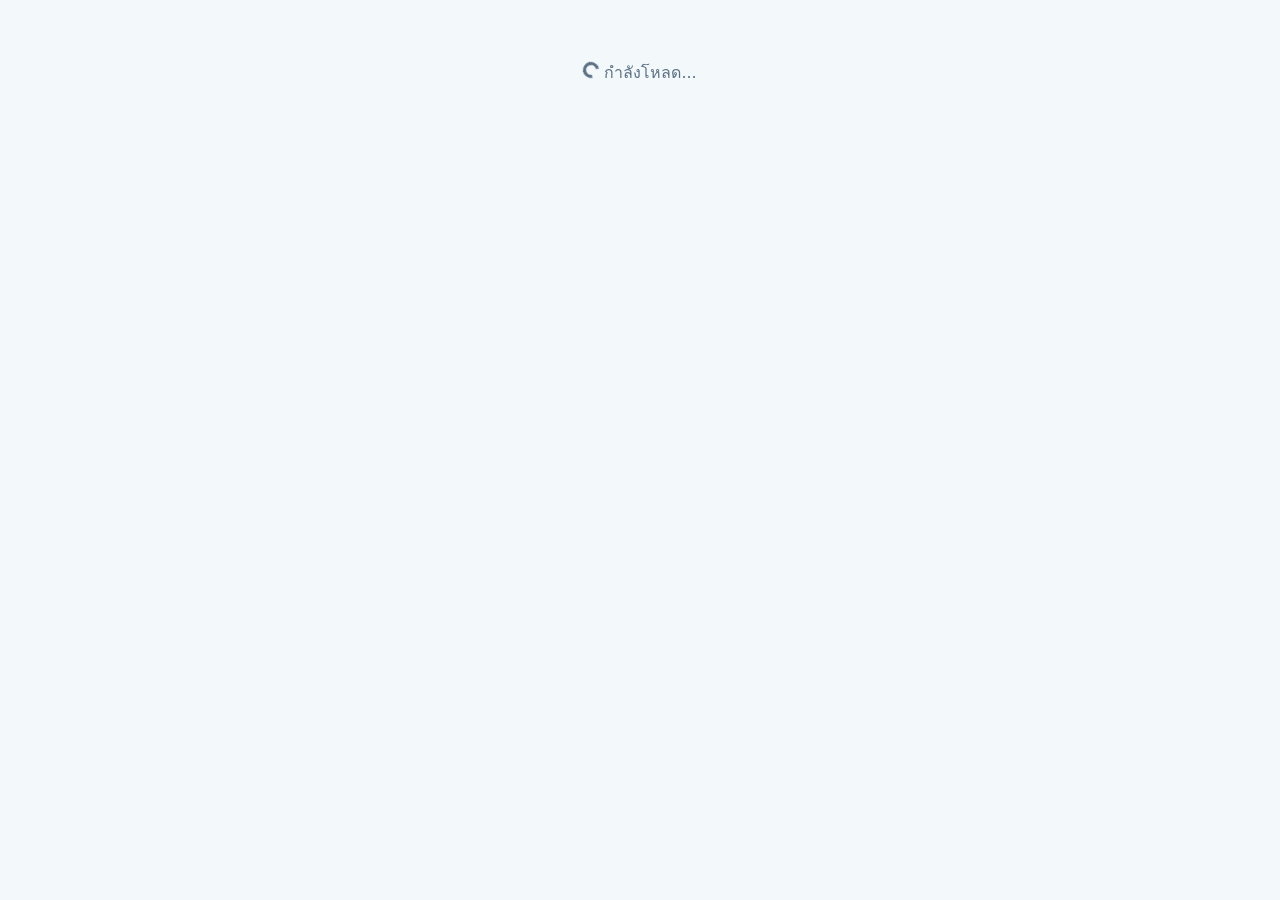
==== index.html @ 455e1e4b "Add files via upload" ====
<!doctype html>
<html lang="th">
<head>
<meta charset="utf-8">
<meta name="viewport" content="width=device-width,initial-scale=1">
<meta name="robots" content="noindex,nofollow">
<title>OR Registry</title>
<meta http-equiv="refresh" content="0;url=dashboard.html">
</head>
<body><p><a href="dashboard.html">เข้าสู่ระบบ OR Registry</a></p></body>
</html>
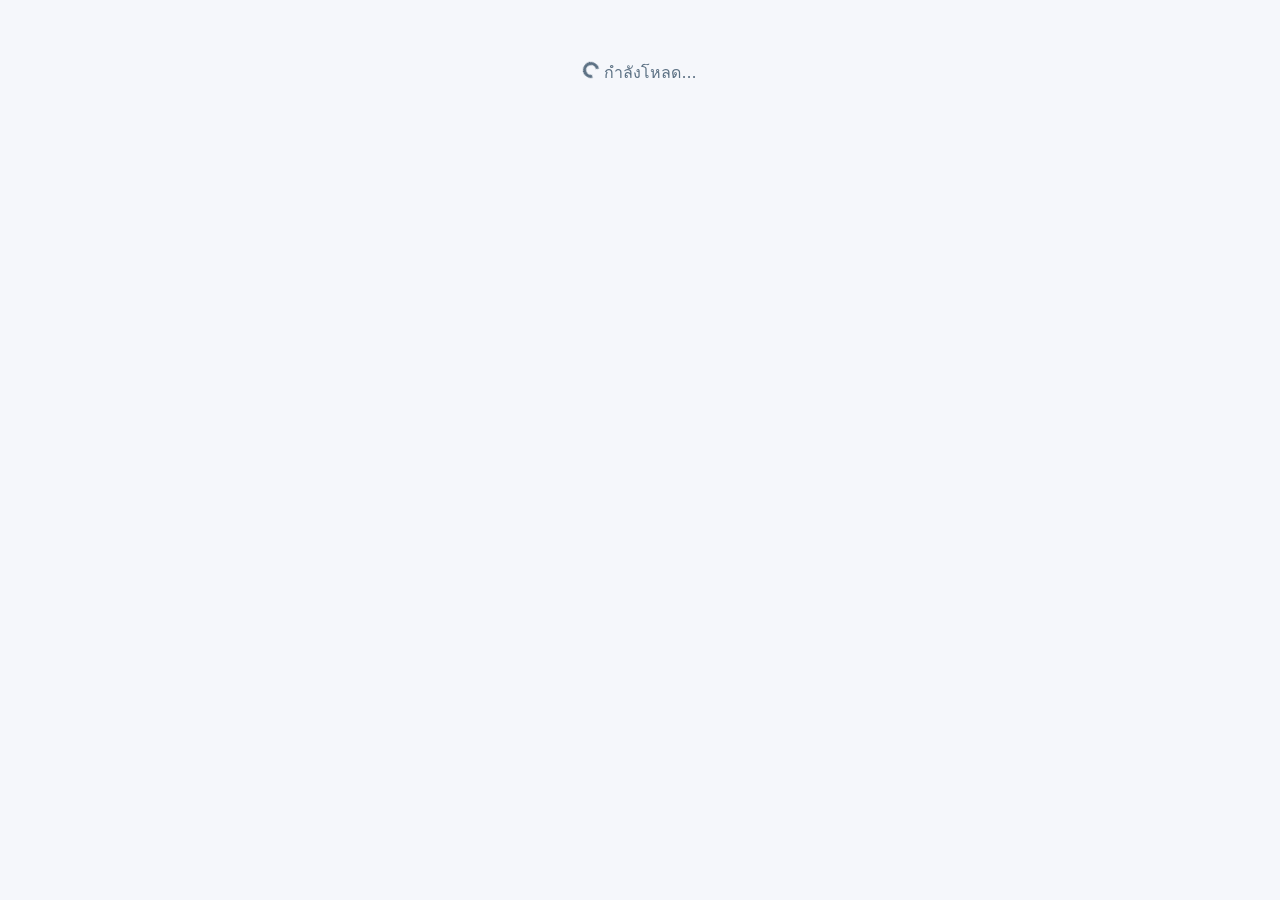
==== commit 0dbbc3f6: "Add files via upload" ====
--- a/index.html
+++ b/index.html
@@ -5,7 +5,7 @@
 <meta name="viewport" content="width=device-width,initial-scale=1">
 <meta name="robots" content="noindex,nofollow">
 <title>OR Registry</title>
-<meta http-equiv="refresh" content="0;url=dashboard.html">
+<meta http-equiv="refresh" content="0;url=new-case.html">
 </head>
-<body><p><a href="dashboard.html">เข้าสู่ระบบ OR Registry</a></p></body>
+<body><p><a href="new-case.html">เข้าสู่หน้าลงทะเบียน OR Registry</a></p></body>
 </html>
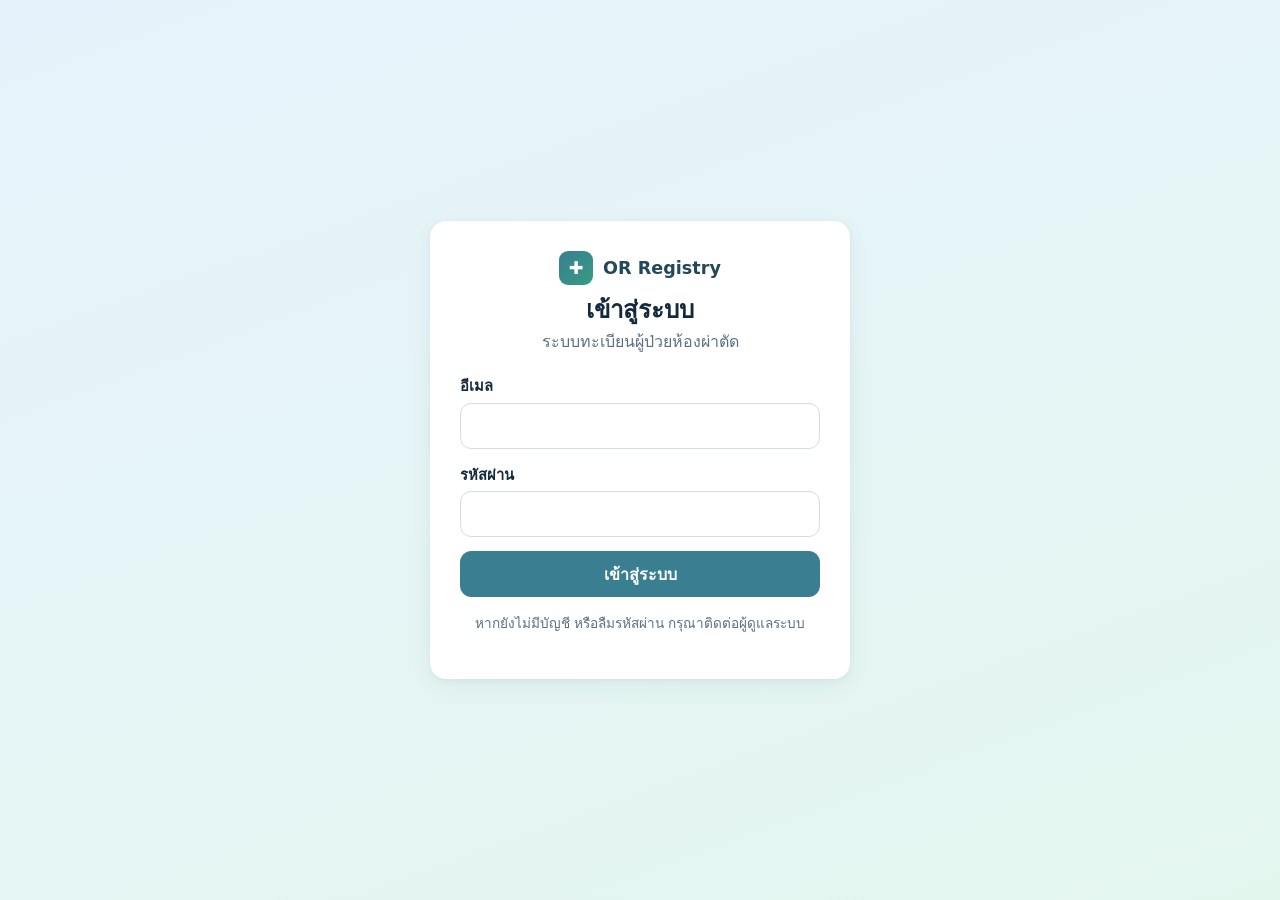
==== commit 0f9dd53f: "Add files via upload" ====
--- a/index.html
+++ b/index.html
@@ -5,7 +5,7 @@
 <meta name="viewport" content="width=device-width,initial-scale=1">
 <meta name="robots" content="noindex,nofollow">
 <title>OR Registry</title>
-<meta http-equiv="refresh" content="0;url=new-case.html">
+<meta http-equiv="refresh" content="0;url=login.html">
 </head>
-<body><p><a href="new-case.html">เข้าสู่หน้าลงทะเบียน OR Registry</a></p></body>
+<body><p><a href="login.html">เข้าสู่ระบบ OR Registry</a></p></body>
 </html>
